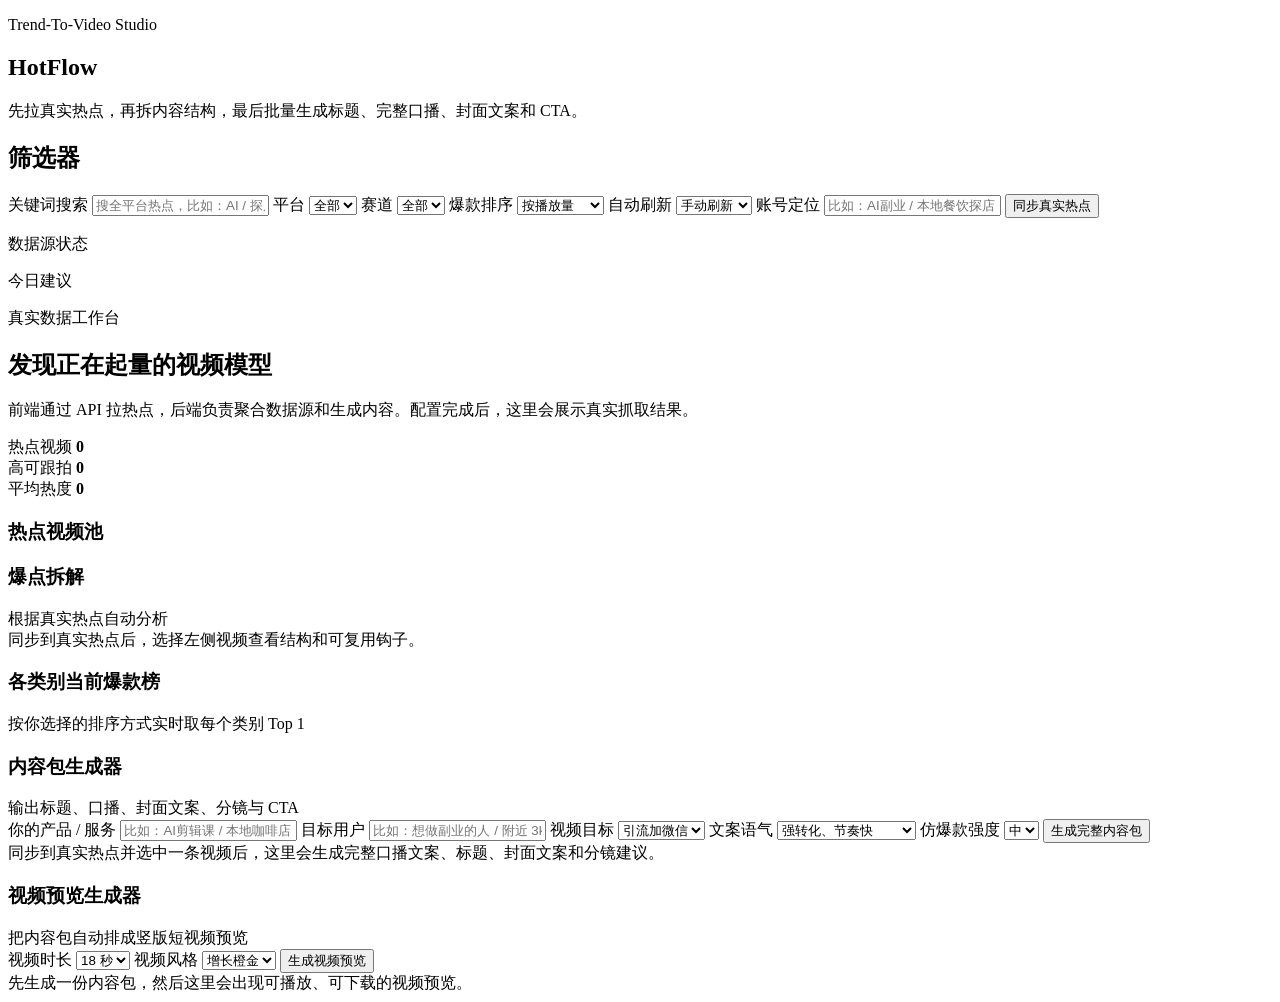
==== index.html @ 384c9257 "Add main HTML page" ====
<!DOCTYPE html>
<html lang="zh-CN">
  <head>
    <meta charset="UTF-8" />
    <meta name="viewport" content="width=device-width, initial-scale=1.0" />
    <title>HotFlow - 热点视频生成台</title>
    <link rel="preconnect" href="https://fonts.googleapis.com" />
    <link rel="preconnect" href="https://fonts.gstatic.com" crossorigin />
    <link
      href="https://fonts.googleapis.com/css2?family=Space+Grotesk:wght@400;500;700&family=Noto+Sans+SC:wght@400;500;700;900&display=swap"
      rel="stylesheet"
    />
    <link rel="stylesheet" href="./styles.css" />
  </head>
  <body>
    <div class="app-shell">
      <aside class="sidebar">
        <div>
          <p class="eyebrow">Trend-To-Video Studio</p>
          <h1>HotFlow</h1>
          <p class="sidebar-copy">
            先拉真实热点，再拆内容结构，最后批量生成标题、完整口播、封面文案和 CTA。
          </p>
        </div>

        <section class="filter-card">
          <h2>筛选器</h2>
          <label>
            关键词搜索
            <input
              id="keywordInput"
              type="text"
              placeholder="搜全平台热点，比如：AI / 探店 / 升职 / 宝妈"
            />
          </label>
          <label>
            平台
            <select id="platformFilter">
              <option value="全部">全部</option>
            </select>
          </label>
          <label>
            赛道
            <select id="categoryFilter">
              <option value="全部">全部</option>
            </select>
          </label>
          <label>
            爆款排序
            <select id="sortFilter">
              <option value="views">按播放量</option>
              <option value="likes">按点赞量</option>
              <option value="heat">按综合热度</option>
              <option value="shares">按分享量</option>
            </select>
          </label>
          <label>
            自动刷新
            <select id="refreshFilter">
              <option value="0">手动刷新</option>
              <option value="60">每 1 分钟</option>
              <option value="180">每 3 分钟</option>
              <option value="300">每 5 分钟</option>
            </select>
          </label>
          <label>
            账号定位
            <input
              id="positioningInput"
              type="text"
              placeholder="比如：AI副业 / 本地餐饮探店 / 美业获客"
            />
          </label>
          <button id="syncButton" class="ghost-button">同步真实热点</button>
        </section>

        <section class="insight-card">
          <p class="eyebrow">数据源状态</p>
          <div id="sourceStatus" class="status-row"></div>
        </section>

        <section class="insight-card">
          <p class="eyebrow">今日建议</p>
          <div id="topInsight"></div>
        </section>
      </aside>

      <main class="main-content">
        <section class="hero-card">
          <div>
            <p class="eyebrow">真实数据工作台</p>
            <h2>发现正在起量的视频模型</h2>
            <p class="hero-copy">
              前端通过 API 拉热点，后端负责聚合数据源和生成内容。配置完成后，这里会展示真实抓取结果。
            </p>
          </div>
          <div class="stat-grid">
            <article>
              <span>热点视频</span>
              <strong id="videoCount">0</strong>
            </article>
            <article>
              <span>高可跟拍</span>
              <strong id="highPotentialCount">0</strong>
            </article>
            <article>
              <span>平均热度</span>
              <strong id="avgHeat">0</strong>
            </article>
          </div>
        </section>

        <section class="dashboard-grid">
          <div class="panel">
            <div class="panel-head">
              <h3>热点视频池</h3>
              <span id="resultMeta"></span>
            </div>
            <div id="trendList" class="trend-list"></div>
          </div>

          <div class="panel detail-panel">
            <div class="panel-head">
              <h3>爆点拆解</h3>
              <span>根据真实热点自动分析</span>
            </div>
            <div id="analysisPanel" class="analysis-panel empty-state">
              同步到真实热点后，选择左侧视频查看结构和可复用钩子。
            </div>
          </div>
        </section>

        <section class="panel">
          <div class="panel-head">
            <h3>各类别当前爆款榜</h3>
            <span>按你选择的排序方式实时取每个类别 Top 1</span>
          </div>
          <div id="leaderboard" class="leaderboard"></div>
        </section>

        <section class="panel generator-panel">
          <div class="panel-head">
            <h3>内容包生成器</h3>
            <span>输出标题、口播、封面文案、分镜与 CTA</span>
          </div>

          <div class="generator-form">
            <label>
              你的产品 / 服务
              <input id="offerInput" type="text" placeholder="比如：AI剪辑课 / 本地咖啡店 / 加盟服务" />
            </label>
            <label>
              目标用户
              <input id="audienceInput" type="text" placeholder="比如：想做副业的人 / 附近 3km 白领" />
            </label>
            <label>
              视频目标
              <select id="goalInput">
                <option value="引流加微信">引流加微信</option>
                <option value="评论区互动">评论区互动</option>
                <option value="私信咨询">私信咨询</option>
                <option value="直播预约">直播预约</option>
              </select>
            </label>
            <label>
              文案语气
              <select id="toneInput">
                <option value="强转化、节奏快">强转化、节奏快</option>
                <option value="真诚分享、可信">真诚分享、可信</option>
                <option value="专业拆解、像顾问">专业拆解、像顾问</option>
                <option value="情绪共鸣、容易收藏">情绪共鸣、容易收藏</option>
              </select>
            </label>
            <label>
              仿爆款强度
              <select id="mimicInput">
                <option value="低">低</option>
                <option value="中" selected>中</option>
                <option value="高">高</option>
              </select>
            </label>
            <button id="generateButton" class="primary-button">生成完整内容包</button>
          </div>

          <div id="scriptOutput" class="script-output empty-state">
            同步到真实热点并选中一条视频后，这里会生成完整口播文案、标题、封面文案和分镜建议。
          </div>
        </section>

        <section class="panel generator-panel">
          <div class="panel-head">
            <h3>视频预览生成器</h3>
            <span>把内容包自动排成竖版短视频预览</span>
          </div>

          <div class="video-tool-row">
            <label>
              视频时长
              <select id="videoLengthInput">
                <option value="12">12 秒</option>
                <option value="18" selected>18 秒</option>
                <option value="24">24 秒</option>
              </select>
            </label>
            <label>
              视频风格
              <select id="videoThemeInput">
                <option value="增长橙金">增长橙金</option>
                <option value="高级米白">高级米白</option>
                <option value="冷感青绿">冷感青绿</option>
              </select>
            </label>
            <button id="previewButton" class="primary-button">生成视频预览</button>
          </div>

          <div id="videoOutput" class="video-output empty-state">
            先生成一份内容包，然后这里会出现可播放、可下载的视频预览。
          </div>
        </section>
      </main>
    </div>

    <script src="./app.js"></script>
  </body>
</html>
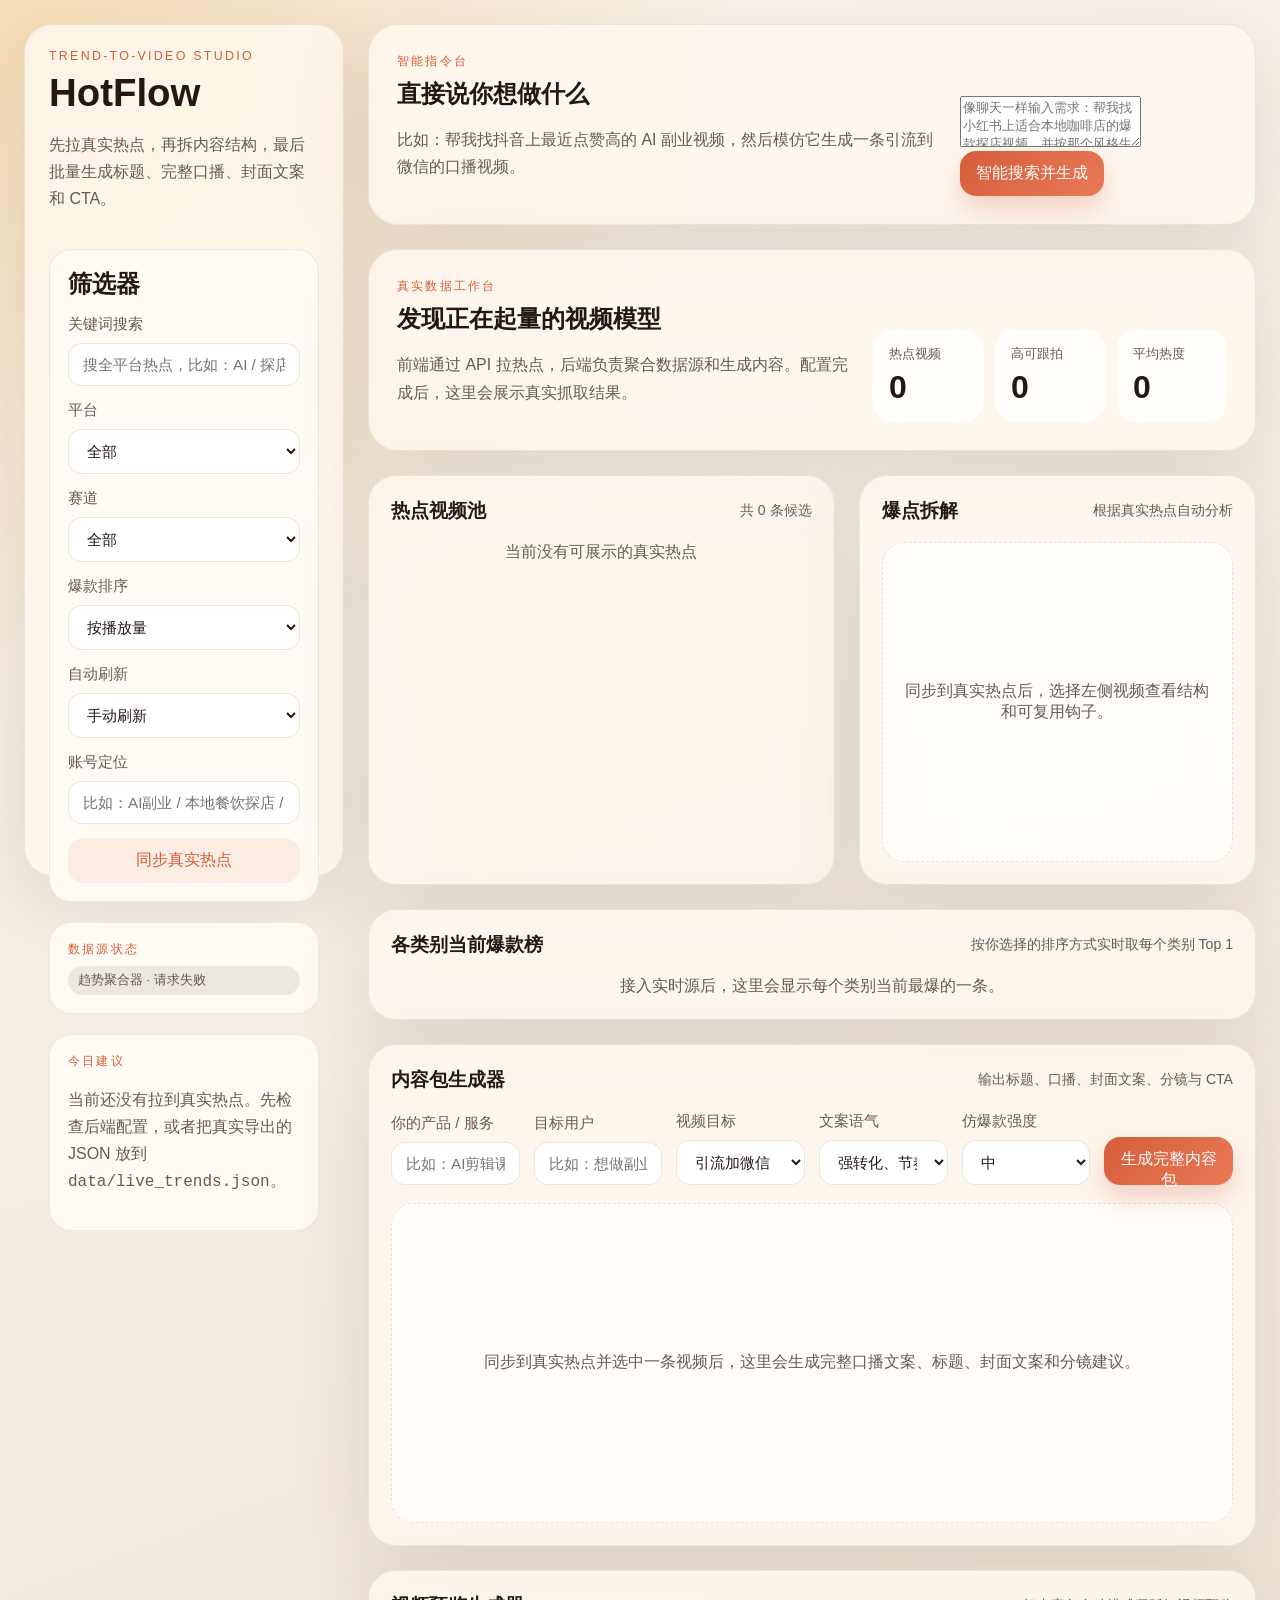
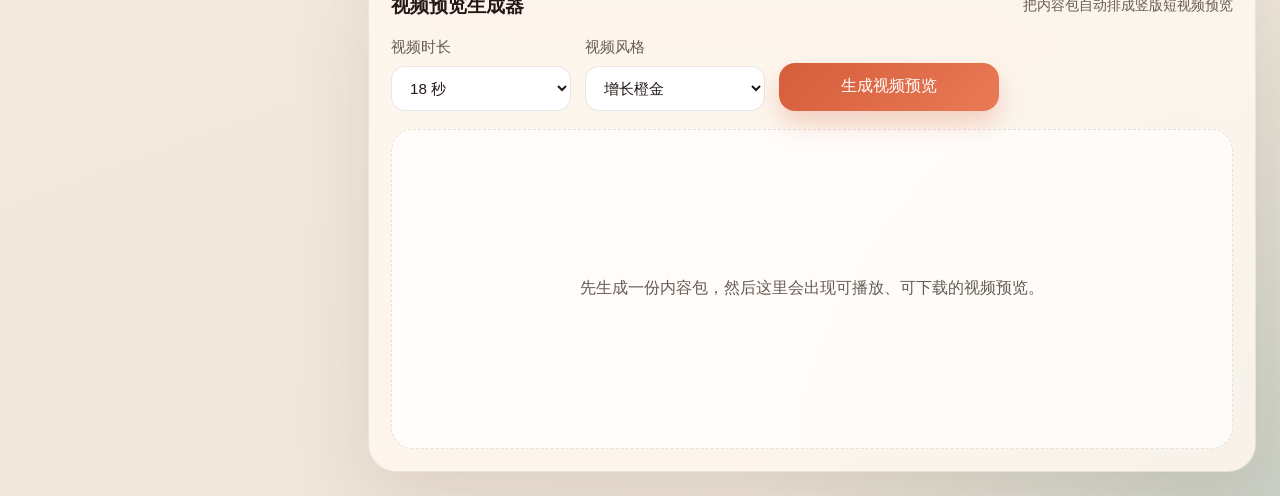
==== commit 478c1530: "Add natural language command bar" ====
--- a/index.html
+++ b/index.html
@@ -88,6 +88,24 @@
       <main class="main-content">
         <section class="hero-card">
           <div>
+            <p class="eyebrow">智能指令台</p>
+            <h2>直接说你想做什么</h2>
+            <p class="hero-copy">
+              比如：帮我找抖音上最近点赞高的 AI 副业视频，然后模仿它生成一条引流到微信的口播视频。
+            </p>
+          </div>
+          <div class="command-bar">
+            <textarea
+              id="commandInput"
+              rows="3"
+              placeholder="像聊天一样输入需求：帮我找小红书上适合本地咖啡店的爆款探店视频，并按那个风格生成一条引流短视频"
+            ></textarea>
+            <button id="commandButton" class="primary-button">智能搜索并生成</button>
+          </div>
+        </section>
+
+        <section class="hero-card">
+          <div>
             <p class="eyebrow">真实数据工作台</p>
             <h2>发现正在起量的视频模型</h2>
             <p class="hero-copy">
--- a/styles.css
+++ b/styles.css
@@ -0,0 +1,523 @@
+:root {
+  --bg: #f4efe7;
+  --card: rgba(255, 248, 240, 0.84);
+  --card-strong: #fffaf3;
+  --text: #231815;
+  --muted: #665a53;
+  --line: rgba(35, 24, 21, 0.08);
+  --accent: #d55d3a;
+  --accent-2: #f0b24f;
+  --accent-3: #2b7a78;
+  --shadow: 0 24px 80px rgba(69, 42, 26, 0.12);
+}
+
+* {
+  box-sizing: border-box;
+}
+
+body {
+  margin: 0;
+  min-height: 100vh;
+  font-family: "Noto Sans SC", sans-serif;
+  color: var(--text);
+  background:
+    radial-gradient(circle at top left, rgba(240, 178, 79, 0.35), transparent 30%),
+    radial-gradient(circle at bottom right, rgba(43, 122, 120, 0.18), transparent 22%),
+    linear-gradient(160deg, #f9f4ed 0%, #efe4d7 100%);
+}
+
+code {
+  font-family: "Space Grotesk", monospace;
+}
+
+.app-shell {
+  display: grid;
+  grid-template-columns: 320px 1fr;
+  gap: 24px;
+  padding: 24px;
+}
+
+.sidebar,
+.panel,
+.hero-card {
+  backdrop-filter: blur(24px);
+  background: var(--card);
+  border: 1px solid var(--line);
+  box-shadow: var(--shadow);
+}
+
+.sidebar {
+  display: flex;
+  flex-direction: column;
+  gap: 20px;
+  padding: 24px;
+  border-radius: 28px;
+  position: sticky;
+  top: 24px;
+  height: calc(100vh - 48px);
+}
+
+.sidebar h1,
+.hero-card h2,
+.panel h3,
+.filter-card h2 {
+  margin: 0;
+  font-family: "Space Grotesk", "Noto Sans SC", sans-serif;
+}
+
+.sidebar h1 {
+  font-size: 2.4rem;
+}
+
+.eyebrow {
+  margin: 0 0 8px;
+  font-size: 0.78rem;
+  letter-spacing: 0.18em;
+  text-transform: uppercase;
+  color: var(--accent);
+}
+
+.sidebar-copy,
+.hero-copy,
+.analysis-meta,
+.script-copy {
+  color: var(--muted);
+  line-height: 1.7;
+}
+
+.filter-card,
+.insight-card {
+  padding: 18px;
+  border-radius: 22px;
+  background: var(--card-strong);
+  border: 1px solid var(--line);
+}
+
+.filter-card {
+  display: grid;
+  gap: 14px;
+}
+
+label {
+  display: grid;
+  gap: 8px;
+  font-size: 0.95rem;
+  color: var(--muted);
+}
+
+input,
+select,
+button {
+  font: inherit;
+}
+
+input,
+select {
+  width: 100%;
+  border-radius: 14px;
+  border: 1px solid rgba(35, 24, 21, 0.1);
+  padding: 12px 14px;
+  background: #fff;
+  color: var(--text);
+}
+
+button {
+  cursor: pointer;
+  border: none;
+  border-radius: 16px;
+  padding: 12px 16px;
+  transition: transform 180ms ease, box-shadow 180ms ease, opacity 180ms ease;
+}
+
+button:hover {
+  transform: translateY(-1px);
+}
+
+button:disabled {
+  opacity: 0.7;
+  cursor: progress;
+}
+
+.primary-button {
+  background: linear-gradient(135deg, var(--accent) 0%, #ea7a56 100%);
+  color: #fff;
+  box-shadow: 0 12px 24px rgba(213, 93, 58, 0.25);
+}
+
+.ghost-button {
+  background: rgba(213, 93, 58, 0.08);
+  color: var(--accent);
+}
+
+.main-content {
+  display: grid;
+  gap: 24px;
+}
+
+.hero-card {
+  padding: 28px;
+  border-radius: 30px;
+  display: flex;
+  justify-content: space-between;
+  gap: 24px;
+  align-items: end;
+}
+
+.stat-grid {
+  display: grid;
+  grid-template-columns: repeat(3, minmax(110px, 1fr));
+  gap: 12px;
+}
+
+.stat-grid article {
+  background: rgba(255, 255, 255, 0.72);
+  border-radius: 20px;
+  padding: 16px;
+}
+
+.stat-grid span {
+  display: block;
+  font-size: 0.82rem;
+  color: var(--muted);
+}
+
+.stat-grid strong {
+  display: block;
+  margin-top: 6px;
+  font-size: 2rem;
+  font-family: "Space Grotesk", sans-serif;
+}
+
+.dashboard-grid {
+  display: grid;
+  grid-template-columns: 1.08fr 0.92fr;
+  gap: 24px;
+}
+
+.panel {
+  border-radius: 28px;
+  padding: 22px;
+}
+
+.panel-head {
+  display: flex;
+  justify-content: space-between;
+  gap: 12px;
+  align-items: center;
+  margin-bottom: 18px;
+}
+
+.panel-head span {
+  font-size: 0.88rem;
+  color: var(--muted);
+}
+
+.trend-list,
+.status-row,
+.leaderboard {
+  display: grid;
+  gap: 14px;
+}
+
+.leaderboard {
+  grid-template-columns: repeat(auto-fit, minmax(220px, 1fr));
+}
+
+.trend-card {
+  padding: 18px;
+  border-radius: 22px;
+  border: 1px solid var(--line);
+  background: rgba(255, 255, 255, 0.76);
+  cursor: pointer;
+  transition: transform 180ms ease, border-color 180ms ease, box-shadow 180ms ease;
+}
+
+.leader-card {
+  padding: 18px;
+  border-radius: 22px;
+  border: 1px solid var(--line);
+  background: rgba(255, 255, 255, 0.76);
+}
+
+.leader-card h4,
+.leader-card h5 {
+  margin: 0;
+}
+
+.leader-card h5 {
+  color: var(--accent);
+  font-size: 0.9rem;
+  margin-bottom: 10px;
+}
+
+.leader-card h4 {
+  line-height: 1.5;
+  margin-bottom: 10px;
+}
+
+.leader-card p {
+  margin: 0;
+  color: var(--muted);
+  line-height: 1.7;
+}
+
+.trend-card:hover,
+.trend-card.active {
+  transform: translateY(-2px);
+  border-color: rgba(213, 93, 58, 0.35);
+  box-shadow: 0 18px 32px rgba(35, 24, 21, 0.08);
+}
+
+.trend-topline,
+.chip-row,
+.score-row {
+  display: flex;
+  flex-wrap: wrap;
+  gap: 8px;
+}
+
+.trend-topline {
+  justify-content: space-between;
+  align-items: center;
+}
+
+.platform-badge,
+.tag-chip,
+.score-pill,
+.status-pill {
+  display: inline-flex;
+  align-items: center;
+  border-radius: 999px;
+  padding: 6px 10px;
+  font-size: 0.8rem;
+}
+
+.platform-badge {
+  background: rgba(43, 122, 120, 0.1);
+  color: var(--accent-3);
+}
+
+.tag-chip {
+  background: rgba(240, 178, 79, 0.16);
+  color: #8a5b06;
+}
+
+.score-pill {
+  background: rgba(213, 93, 58, 0.08);
+  color: var(--accent);
+}
+
+.status-pill.ok {
+  background: rgba(43, 122, 120, 0.12);
+  color: var(--accent-3);
+}
+
+.status-pill.error,
+.status-pill.muted {
+  background: rgba(35, 24, 21, 0.08);
+  color: var(--muted);
+}
+
+.trend-card h4 {
+  margin: 12px 0 10px;
+  font-size: 1.08rem;
+  line-height: 1.5;
+}
+
+.trend-card p,
+.analysis-list li,
+.script-list li {
+  margin: 0;
+  line-height: 1.7;
+  color: var(--muted);
+}
+
+.trend-tags {
+  margin: 14px 0 10px;
+}
+
+.analysis-panel,
+.script-output,
+.video-output {
+  min-height: 320px;
+  border-radius: 22px;
+  background: rgba(255, 255, 255, 0.7);
+  border: 1px dashed rgba(35, 24, 21, 0.12);
+  padding: 20px;
+}
+
+.empty-state {
+  display: grid;
+  place-items: center;
+  text-align: center;
+  color: var(--muted);
+}
+
+.analysis-section + .analysis-section,
+.script-section + .script-section {
+  margin-top: 18px;
+}
+
+.analysis-section h4,
+.script-section h4 {
+  margin: 0 0 10px;
+  font-size: 0.95rem;
+  color: var(--accent);
+}
+
+.analysis-list,
+.script-list {
+  display: grid;
+  gap: 8px;
+  padding-left: 18px;
+}
+
+.generator-form {
+  display: grid;
+  grid-template-columns: repeat(6, minmax(0, 1fr));
+  gap: 14px;
+  align-items: end;
+  margin-bottom: 18px;
+}
+
+.video-tool-row {
+  display: grid;
+  grid-template-columns: 180px 180px 220px;
+  gap: 14px;
+  align-items: end;
+  margin-bottom: 18px;
+}
+
+.generator-form button {
+  height: 48px;
+}
+
+.video-tool-row button {
+  height: 48px;
+}
+
+.headline {
+  margin: 0;
+  font-size: 1.28rem;
+}
+
+.script-grid {
+  display: grid;
+  grid-template-columns: repeat(2, minmax(0, 1fr));
+  gap: 16px;
+}
+
+.prewrap {
+  white-space: pre-wrap;
+}
+
+.video-preview-shell {
+  display: grid;
+  grid-template-columns: 340px 1fr;
+  gap: 18px;
+  align-items: start;
+}
+
+.video-stage {
+  display: grid;
+  gap: 12px;
+}
+
+.preview-video {
+  width: 100%;
+  aspect-ratio: 9 / 16;
+  border-radius: 24px;
+  background: #000;
+  object-fit: cover;
+  box-shadow: 0 20px 48px rgba(35, 24, 21, 0.18);
+}
+
+.download-button {
+  display: inline-flex;
+  justify-content: center;
+  align-items: center;
+  min-height: 48px;
+  border-radius: 16px;
+  background: rgba(43, 122, 120, 0.12);
+  color: var(--accent-3);
+  text-decoration: none;
+  font-weight: 700;
+}
+
+.scene-board {
+  display: grid;
+  gap: 14px;
+}
+
+.scene-card {
+  padding: 16px;
+  border-radius: 20px;
+  background: rgba(255, 255, 255, 0.84);
+  border: 1px solid var(--line);
+}
+
+.scene-card h4 {
+  margin: 0 0 6px;
+  color: var(--accent);
+}
+
+.scene-card p {
+  margin: 0;
+  color: var(--muted);
+  line-height: 1.7;
+}
+
+.action-row {
+  display: flex;
+  flex-wrap: wrap;
+  gap: 10px;
+  margin: 14px 0 8px;
+}
+
+.mini-button {
+  background: rgba(213, 93, 58, 0.08);
+  color: var(--accent);
+  padding: 10px 14px;
+  border-radius: 14px;
+}
+
+@media (max-width: 1180px) {
+  .app-shell,
+  .dashboard-grid,
+  .generator-form,
+  .script-grid,
+  .hero-card,
+  .video-preview-shell {
+    grid-template-columns: 1fr;
+  }
+
+  .sidebar {
+    position: static;
+    height: auto;
+  }
+
+  .stat-grid {
+    grid-template-columns: repeat(3, minmax(0, 1fr));
+  }
+
+  .video-tool-row {
+    grid-template-columns: 1fr;
+  }
+}
+
+@media (max-width: 700px) {
+  .app-shell {
+    padding: 14px;
+  }
+
+  .sidebar,
+  .panel,
+  .hero-card {
+    border-radius: 24px;
+    padding: 18px;
+  }
+
+  .stat-grid {
+    grid-template-columns: 1fr;
+  }
+}
